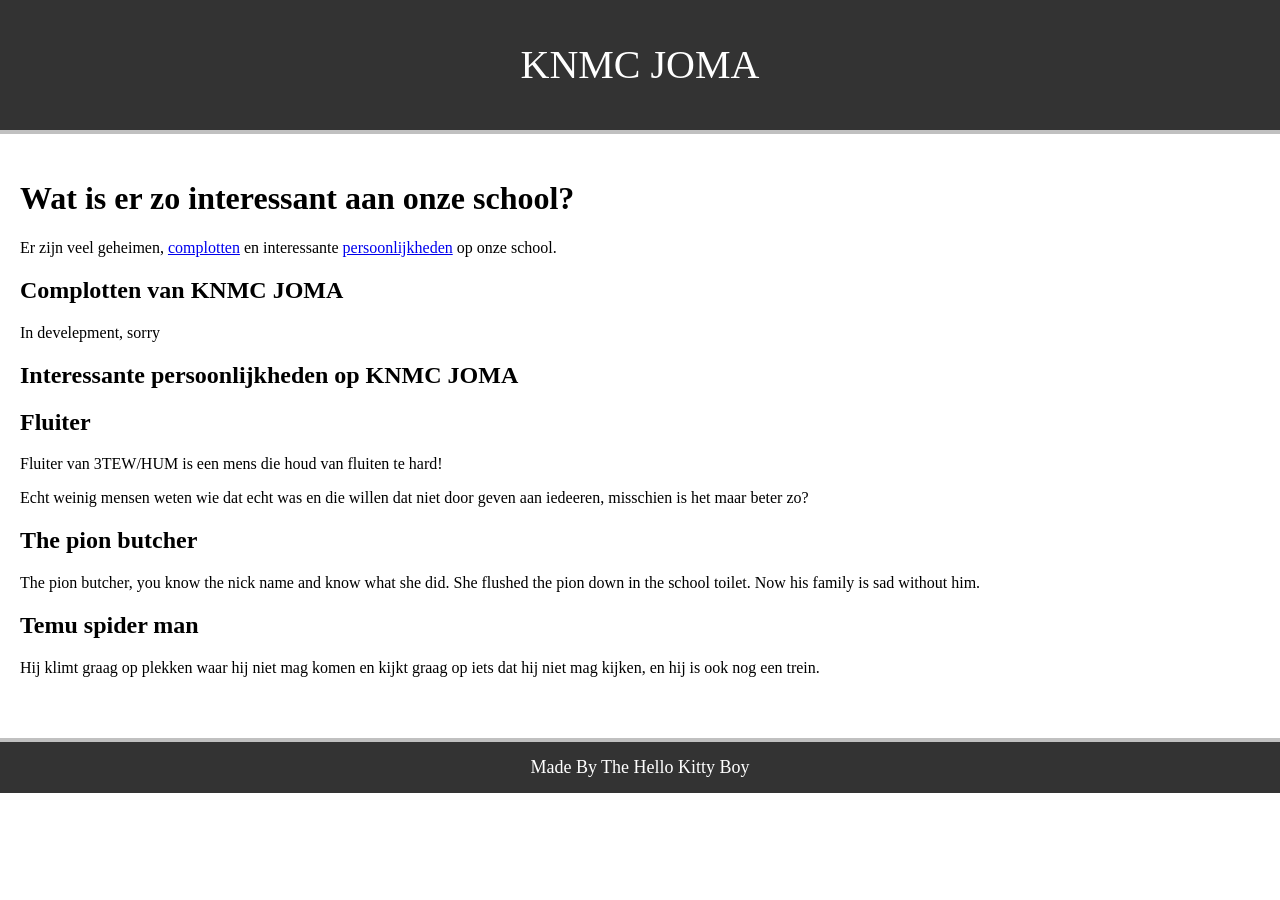
==== index.html @ 379feab9 "basis" ====
<!DOCTYPE html>
<html lang=nld>
    <head>
        <meta charset="utf-8">
        <meta name="viewport" content="width=device-width, initial-scale=1">
        <link rel="stylesheet" href="main.css">
        <noscript>JavaScript is off</noscript>
        <script src=""></script>
        <title>KNMC JOMA</title>
    </head>
    <body>
        <header>KNMC JOMA</header>
        <main>
            <h1>Wat is er zo interessant aan onze school?</h1>
            <p>Er zijn veel geheimen, <a href="#complotten">complotten</a> en interessante <a href="#persoonlijkheden">persoonlijkheden</a> op onze school.</p>

            <section id="complotten">
                <h1>Complotten van KNMC JOMA</h1>
                <p>In develepment, sorry</p>
            </section>
            <section id="persoonlijkheden" >
                <h1>Interessante persoonlijkheden op KNMC JOMA</h1>
                <div class="AboutP" id="Fluiter">
                    <h2>Fluiter</h2>
                    <p>Fluiter van 3TEW/HUM is een mens die houd van fluiten te hard!</p>
                    <p>Echt weinig mensen weten wie dat echt was en die willen dat niet door geven aan iedeeren, misschien is het maar beter zo?</p>
                </div>
                <div class="AboutP" id="PionButcher">
                    <h2>The pion butcher</h2>
                    <p>The pion butcher, you know the nick name and know what she did. She flushed the pion down in the school toilet. Now his family is sad without him.</p>
                </div>
                <div class="AboutP" id="WCSpiderMan">
                    <h2>Temu spider man</h2>
                    <p>Hij klimt graag op plekken waar hij niet mag komen en kijkt graag op iets dat hij niet mag kijken, en hij is ook nog een trein.</p>
                </div>
            </section>
        </main>
        <footer>Made By The Hello Kitty Boy</footer>
    </body>
</html>
---- main.css ----
body{
	margin: 0;
}
header {
    width: 100%;
    height: 90px;
    text-align: center;
    border-bottom: 4px solid silver;
    background: #333;
    color: #fff;
    line-height: 50px;
    margin-bottom: 5px;
    font-family: "UnifrakturMaguntia", cursive;
    font-size: 40px;
    padding-top: 40px;
}
footer {
    background: #333;
    color: #fff;
    text-align: center;
    padding: 15px 0;
    font-size: 18px;
    margin-top: 25px;
    border-top: 4px solid silver;
    width: 100%;
    clear: both;
} 

main {
	padding: 20px;
}
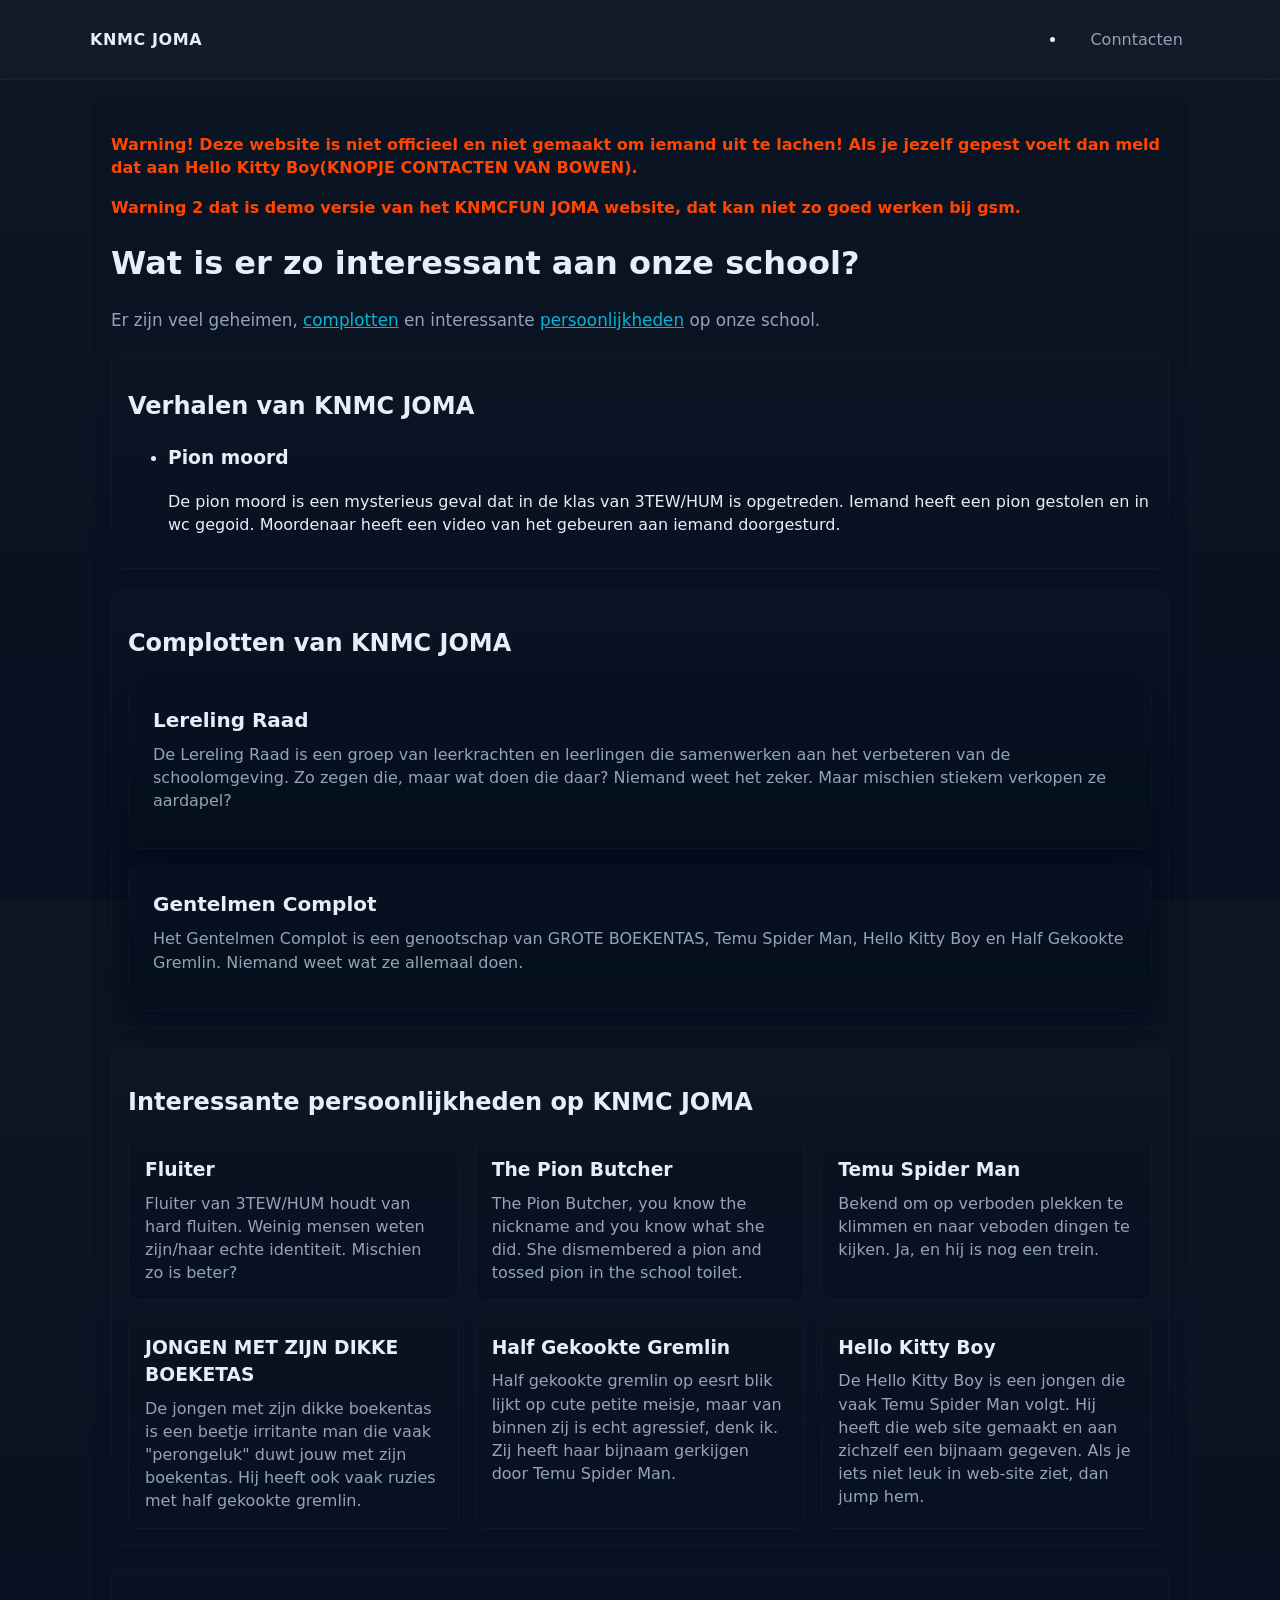
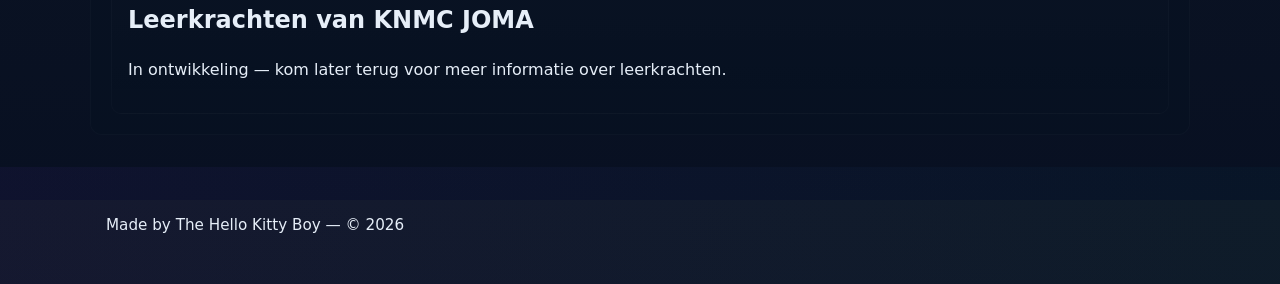
==== commit c55d2992: "verbeteren" ====
--- a/index.html
+++ b/index.html
@@ -1,40 +1,95 @@
 <!DOCTYPE html>
-<html lang=nld>
+<html lang="nl">
     <head>
         <meta charset="utf-8">
         <meta name="viewport" content="width=device-width, initial-scale=1">
-        <link rel="stylesheet" href="main.css">
-        <noscript>JavaScript is off</noscript>
-        <script src=""></script>
+        <link rel="stylesheet" href="styles.css">
+        <noscript>JavaScript is off — some enhancements are disabled.</noscript>
         <title>KNMC JOMA</title>
     </head>
     <body>
-        <header>KNMC JOMA</header>
-        <main>
+        <header class="site-header">
+            <div class="container header-inner">
+                <div class="brand">KNMC JOMA</div>
+                <nav class="main-nav" aria-label="Hoofd navigatie">
+                    <ul>
+                        <li><a href="mailto:yehor.rudun@gmail.com">Conntacten</a></li>
+                    </ul>
+                </nav>
+            </div>
+        </header>
+
+        <main class="container" id="content">
+            <p class="Warning">Warning! Deze website is niet officieel en niet gemaakt om iemand uit te lachen! Als je jezelf gepest voelt dan meld dat aan Hello Kitty Boy(KNOPJE CONTACTEN VAN BOWEN).</p>
+                <p class="Warning">Warning 2 dat is demo versie van het KNMCFUN JOMA website, dat kan niet zo goed werken bij gsm.</p>
             <h1>Wat is er zo interessant aan onze school?</h1>
-            <p>Er zijn veel geheimen, <a href="#complotten">complotten</a> en interessante <a href="#persoonlijkheden">persoonlijkheden</a> op onze school.</p>
+            <p class="lead">Er zijn veel geheimen, <a href="#complotten">complotten</a> en interessante <a href="#persoonlijkheden">persoonlijkheden</a> op onze school.</p>
+            <section id="verhalen" class="panel" aria-labelledby="verhalen-heading">
+                <h2 id="verhalen-heading">Verhalen van KNMC JOMA</h2>
+                <ul>
+                    <li>
+                        <h3>Pion moord</h3>
+                        <p>De pion moord is een mysterieus geval dat in de klas van 3TEW/HUM is opgetreden. Iemand heeft een pion gestolen en in wc gegoid. Moordenaar heeft een video van het gebeuren aan iemand doorgesturd.</p>
+                    </li>
+                </ul>
+            </section>
+            <section id="complotten" class="panel" aria-labelledby="complotten-heading">
+                <h2 id="complotten-heading">Complotten van KNMC JOMA</h2>
+                <article id="LerelingRaad" class="block">
+                    <h3>Lereling Raad</h3>
+                    <p>De Lereling Raad is een groep van leerkrachten en leerlingen die samenwerken aan het verbeteren van de schoolomgeving. Zo zegen die, maar wat doen die daar? Niemand weet het zeker. Maar mischien stiekem verkopen ze aardapel?</p>
+                </article>
+                <article id="GentelmenComplot" class="block">
+                    <h3>Gentelmen Complot</h3>
+                    <p>Het Gentelmen Complot is een genootschap van GROTE BOEKENTAS, Temu Spider Man, Hello Kitty Boy en Half Gekookte Gremlin. Niemand weet wat ze allemaal doen.</p>
+                </article>
+            </section>
 
-            <section id="complotten">
-                <h1>Complotten van KNMC JOMA</h1>
-                <p>In develepment, sorry</p>
-            </section>
-            <section id="persoonlijkheden" >
-                <h1>Interessante persoonlijkheden op KNMC JOMA</h1>
-                <div class="AboutP" id="Fluiter">
-                    <h2>Fluiter</h2>
-                    <p>Fluiter van 3TEW/HUM is een mens die houd van fluiten te hard!</p>
-                    <p>Echt weinig mensen weten wie dat echt was en die willen dat niet door geven aan iedeeren, misschien is het maar beter zo?</p>
-                </div>
-                <div class="AboutP" id="PionButcher">
-                    <h2>The pion butcher</h2>
-                    <p>The pion butcher, you know the nick name and know what she did. She flushed the pion down in the school toilet. Now his family is sad without him.</p>
-                </div>
-                <div class="AboutP" id="WCSpiderMan">
-                    <h2>Temu spider man</h2>
-                    <p>Hij klimt graag op plekken waar hij niet mag komen en kijkt graag op iets dat hij niet mag kijken, en hij is ook nog een trein.</p>
+            <section id="persoonlijkheden" class="panel" aria-labelledby="persoonlijkheden-heading">
+                <h2 id="persoonlijkheden-heading">Interessante persoonlijkheden op KNMC JOMA</h2>
+                <div class="cards">
+                    <article class="card" id="Fluiter">
+                        <h3>Fluiter</h3>
+                        <p>Fluiter van 3TEW/HUM houdt van hard fluiten. Weinig mensen weten zijn/haar echte identiteit. Mischien zo is beter?</p>
+                    </article>
+
+                    <article class="card" id="PionButcher">
+                        <h3>The Pion Butcher</h3>
+                        <p>The Pion Butcher, you know the nickname and you know what she did. She dismembered a pion and tossed pion in the school toilet.</p>
+                    </article>
+
+                    <article class="card" id="WCSpiderMan">
+                        <h3>Temu Spider Man</h3>
+                        <p>Bekend om op verboden plekken te klimmen en naar veboden dingen te kijken. Ja, en hij is nog een trein.</p>
+                    </article>
+                    <article class="card" id="DikkeBoeketas">
+                        <h3>JONGEN MET ZIJN DIKKE BOEKETAS</h3>
+                        <p>De jongen met zijn dikke boekentas is een beetje irritante man die vaak "perongeluk" duwt jouw met zijn boekentas. Hij heeft ook vaak ruzies met half gekookte gremlin.</p>
+                    </article>
+                    <article class="card" id="HalfGekookteGremlin">
+                        <h3>Half Gekookte Gremlin</h3>
+                        <p>Half gekookte gremlin op eesrt blik lijkt op cute petite meisje, maar van binnen zij is echt agressief, denk ik. Zij heeft haar bijnaam gerkijgen door Temu Spider Man.</p>
+                    </article>
+                    <article class="card" id="HelloKittyBoy">
+                        <h3>Hello Kitty Boy</h3>
+                        <p>De Hello Kitty Boy is een jongen die vaak Temu Spider Man volgt. Hij heeft die web site gemaakt en aan zichzelf een bijnaam gegeven. Als je iets niet leuk in web-site ziet, dan jump hem.</p>
+                    </article>
                 </div>
             </section>
+            <section id="leerkrachten" class="panel" aria-labelledby="leerkrachten-heading">
+                <h2 id="leerkrachten-heading">Leerkrachten van KNMC JOMA</h2>
+                <p>In ontwikkeling — kom later terug voor meer informatie over leerkrachten.</p>
+            </section>
         </main>
-        <footer>Made By The Hello Kitty Boy</footer>
+
+        <footer class="site-footer">
+            <div class="container">
+                <p>Made by The Hello Kitty Boy — &copy; <span id="year"></span></p>
+            </div>
+        </footer>
+
+        <script>
+            document.getElementById('year').textContent = new Date().getFullYear();
+        </script>
     </body>
 </html>
--- a/styles.css
+++ b/styles.css
@@ -0,0 +1,81 @@
+:root{
+  --bg:#0f1724;
+  --card:#0b1220;
+  --muted:#94a3b8;
+  --accent:#7c3aed;
+  --accent-2:#06b6d4;
+  --surface:#0b1220;
+  --text:#e6eef8;
+  --max-width:1100px;
+  --main-bg: rgba(8,18,34,0.45);
+  --footer-bg: linear-gradient(90deg, rgba(124,58,237,0.06), rgba(6,182,212,0.03));
+}
+
+*{box-sizing:border-box}
+html,body{height:100%}
+body{
+  margin:0;
+  font-family:Inter, system-ui, -apple-system, "Segoe UI", Roboto, "Helvetica Neue", Arial;
+  background:linear-gradient(180deg,var(--bg),#081022);
+  color:var(--text);
+  -webkit-font-smoothing:antialiased;
+  -moz-osx-font-smoothing:grayscale;
+  line-height:1.45;
+}
+
+.container{max-width:var(--max-width);margin:0 auto;padding:1rem}
+
+/* Main content background separate from panels */
+#content{
+  background: var(--main-bg);
+  padding:1.25rem;
+  border-radius:12px;
+  margin-top:1rem;
+  border:1px solid rgba(255,255,255,0.02);
+}
+
+.site-header{background:rgba(255,255,255,0.02);backdrop-filter:blur(6px);border-bottom:1px solid rgba(255,255,255,0.03)}
+.header-inner{display:flex;align-items:center;justify-content:space-between;padding:0.75rem 0}
+.brand{font-weight:900;letter-spacing:0.6px}
+.main-nav a{color:var(--muted);text-decoration:none;margin-left:1rem;padding:0.3rem 0.45rem;border-radius:6px}
+.main-nav a:hover{color:var(--text);background:linear-gradient(90deg,rgba(124,58,237,0.12),rgba(6,182,212,0.06))}
+
+.lead{color:var(--muted);font-size:1.05rem}
+
+.panel{background:linear-gradient(180deg,rgba(255,255,255,0.01),transparent);padding:1rem;margin-top:1.25rem;border-radius:10px;border:1px solid rgba(255,255,255,0.02)}
+
+.cards{display:grid;grid-template-columns:repeat(3,1fr);gap:1rem;margin-top:1rem}
+.card{background:linear-gradient(180deg,var(--card),#071024);padding:1rem;border-radius:10px;border:1px solid rgba(255,255,255,0.03)}
+.card h3{margin:0 0 0.5rem 0}
+.card p{margin:0;color:var(--muted)}
+
+/* Full-article block (spans content, for longer posts) */
+.block{
+  background:linear-gradient(180deg,#071022,#04101a);
+  padding:1.5rem;
+  border-radius:12px;
+  margin-top:1rem;
+  border:1px solid rgba(124,58,237,0.06);
+  box-shadow:0 8px 30px rgba(2,6,23,0.6);
+}
+.block h3{margin:0 0 0.5rem 0;font-size:1.25rem}
+.block p{margin:0 0 0.75rem 0;color:var(--muted)}
+.block .meta{font-size:0.9rem;color:rgba(230,238,248,0.6);margin-bottom:0.6rem}
+
+.site-footer{margin-top:2rem;padding:1rem 0;color:var(--text);font-size:0.95rem;border-top:none;background:var(--footer-bg)}
+
+/* Responsive */
+@media (max-width:900px){
+  .cards{grid-template-columns:repeat(2,1fr)}
+}
+@media (max-width:600px){
+  .header-inner{flex-direction:column;align-items:flex-start}
+  .main-nav{margin-top:0.5rem}
+  .cards{grid-template-columns:1fr}
+  .container{padding:0.75rem}
+}
+
+/* Utility */
+a{color:var(--accent-2)}
+a:focus{outline:2px solid rgba(124,58,237,0.22);outline-offset:3px}
+.Warning{color:orangered;font-weight:bold;}
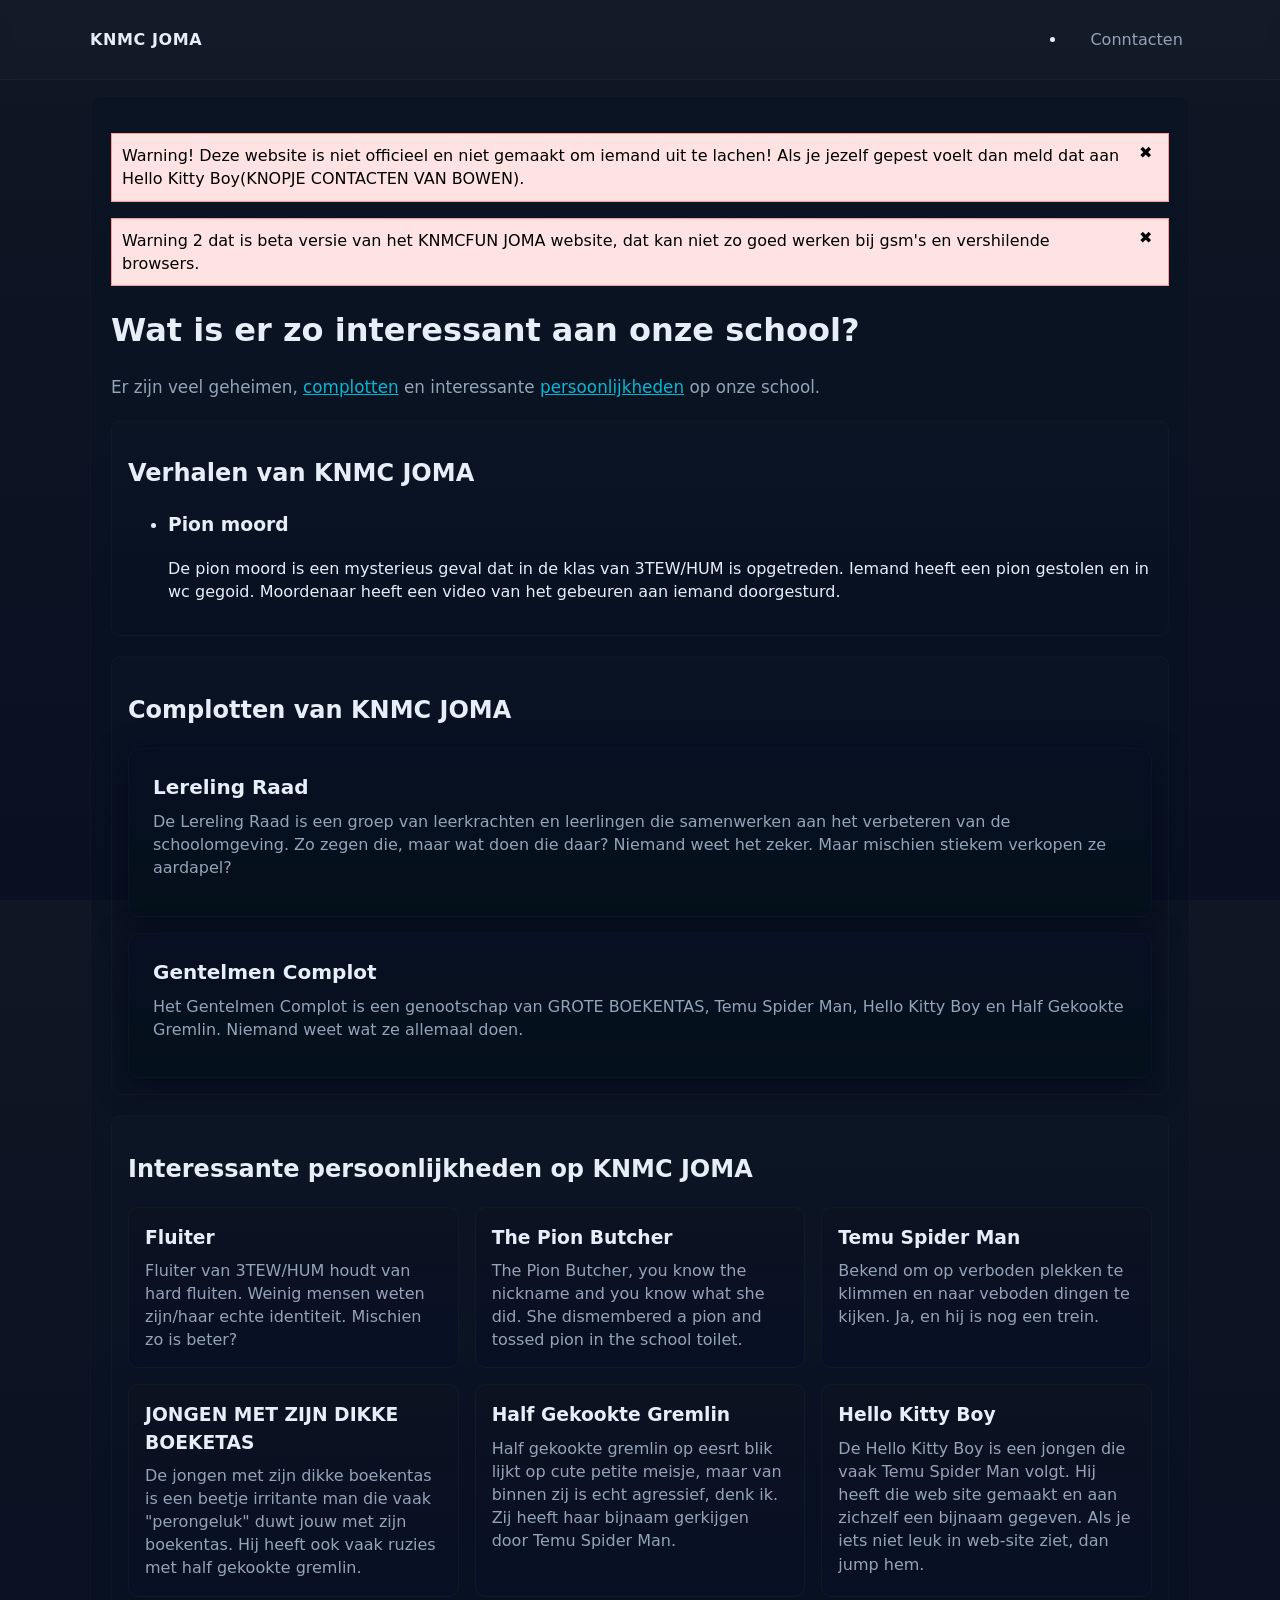
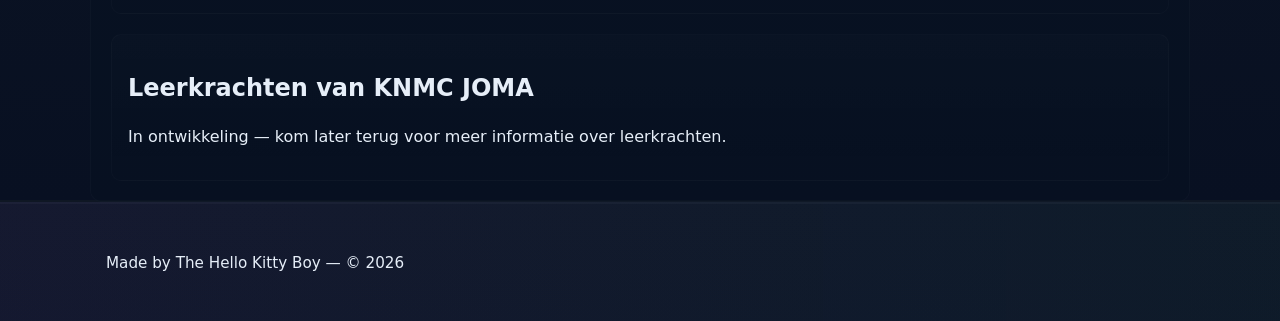
==== commit ae46ee02: "addin js and warnning" ====
--- a/index.html
+++ b/index.html
@@ -6,6 +6,7 @@
         <link rel="stylesheet" href="styles.css">
         <noscript>JavaScript is off — some enhancements are disabled.</noscript>
         <title>KNMC JOMA</title>
+        <script src="js/main.js" defer></script>
     </head>
     <body>
         <header class="site-header">
@@ -20,8 +21,14 @@
         </header>
 
         <main class="container" id="content">
-            <p class="Warning">Warning! Deze website is niet officieel en niet gemaakt om iemand uit te lachen! Als je jezelf gepest voelt dan meld dat aan Hello Kitty Boy(KNOPJE CONTACTEN VAN BOWEN).</p>
-                <p class="Warning">Warning 2 dat is demo versie van het KNMCFUN JOMA website, dat kan niet zo goed werken bij gsm.</p>
+            <p class="Warning">
+                Warning! Deze website is niet officieel en niet gemaakt om iemand uit te lachen! Als je jezelf gepest voelt dan meld dat aan Hello Kitty Boy(KNOPJE CONTACTEN VAN BOWEN).
+                <button class="close-warning" aria-label="Sluit waarschuwing">✖</button>
+            </p>
+                <p class="Warning">
+                    Warning 2 dat is beta versie van het KNMCFUN JOMA website, dat kan niet zo goed werken bij gsm's en vershilende browsers.
+                    <button class="close-warning" aria-label="Sluit waarschuwing">✖</button>
+                </p>
             <h1>Wat is er zo interessant aan onze school?</h1>
             <p class="lead">Er zijn veel geheimen, <a href="#complotten">complotten</a> en interessante <a href="#persoonlijkheden">persoonlijkheden</a> op onze school.</p>
             <section id="verhalen" class="panel" aria-labelledby="verhalen-heading">
--- a/styles.css
+++ b/styles.css
@@ -62,7 +62,14 @@
 .block p{margin:0 0 0.75rem 0;color:var(--muted)}
 .block .meta{font-size:0.9rem;color:rgba(230,238,248,0.6);margin-bottom:0.6rem}
 
-.site-footer{margin-top:2rem;padding:1rem 0;color:var(--text);font-size:0.95rem;border-top:none;background:var(--footer-bg)}
+.site-footer{
+  /*margin-top:2rem;*/
+  padding:1rem 0;
+  color:var(--text);
+  font-size:0.95rem;
+  border-top:2px solid rgba(255,255,255,0.03);
+  background: var(--footer-bg);
+}
 
 /* Responsive */
 @media (max-width:900px){
@@ -78,4 +85,20 @@
 /* Utility */
 a{color:var(--accent-2)}
 a:focus{outline:2px solid rgba(124,58,237,0.22);outline-offset:3px}
-.Warning{color:orangered;font-weight:bold;}
+.Warning {
+  background: #ffe3e3;
+  border: 1px solid #ff9a9a;
+  padding: 10px 40px 10px 10px;
+  margin-bottom: 10px;
+  position: relative;
+  color: black;
+}
+.close-warning {
+  position: absolute;
+  right: 10px;
+  top: 8px;
+  background: none;
+  border: none;
+  font-size: 16px;
+  cursor: pointer;
+}
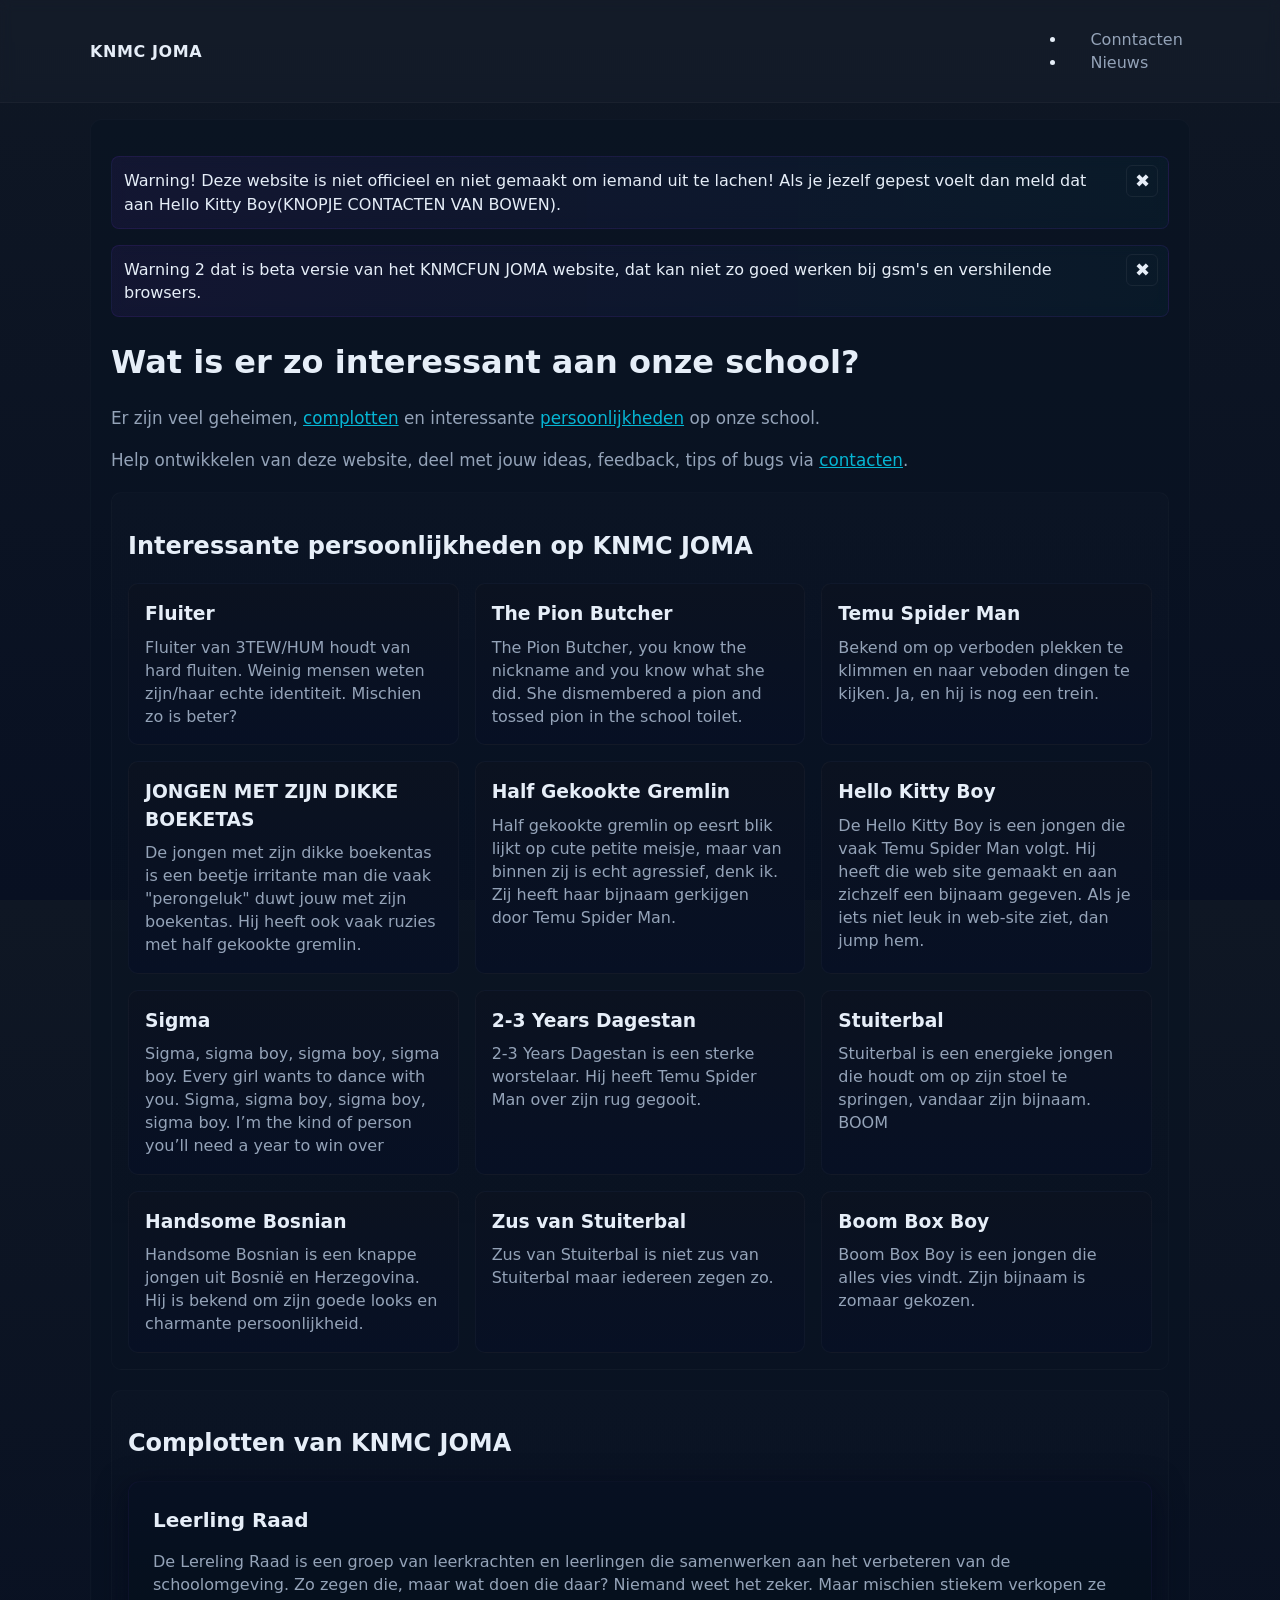
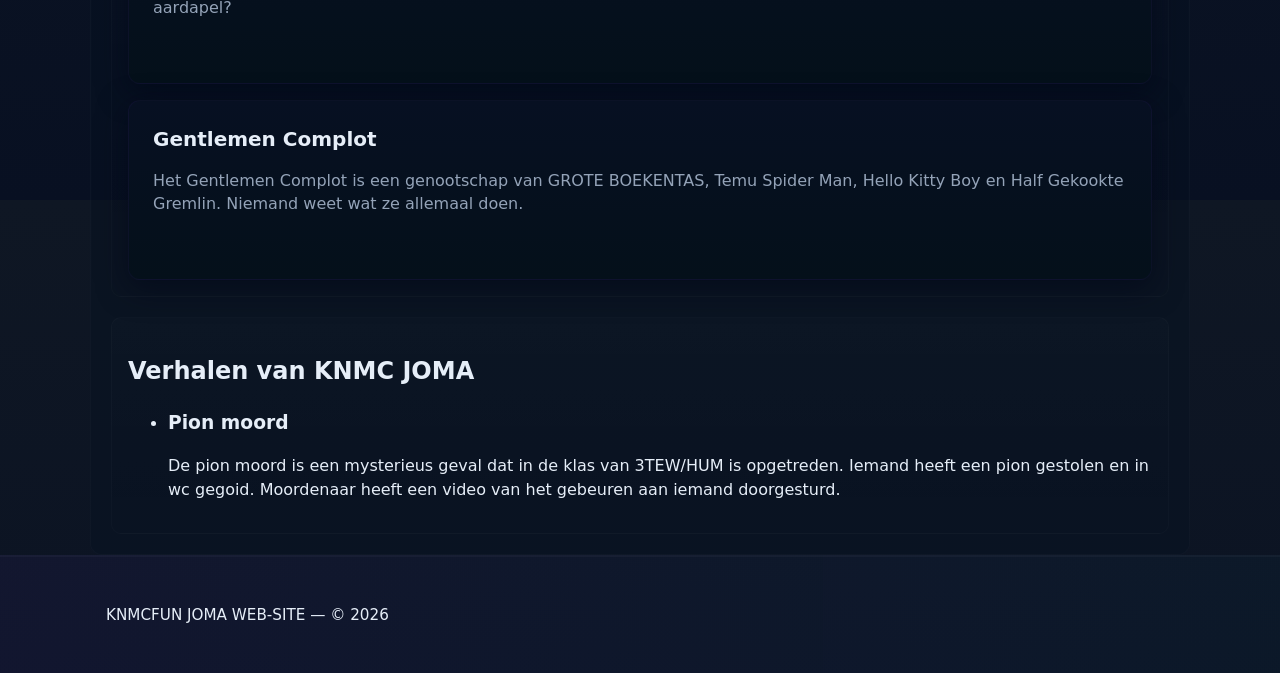
==== commit 1b9c4ef2: "Tipfouten, news, structur" ====
--- a/index.html
+++ b/index.html
@@ -14,12 +14,12 @@
                 <div class="brand">KNMC JOMA</div>
                 <nav class="main-nav" aria-label="Hoofd navigatie">
                     <ul>
-                        <li><a href="mailto:yehor.rudun@gmail.com">Conntacten</a></li>
+                        <li><a href="mailto:knmcfun.joma@gmail.com">Conntacten</a></li>
+                        <li><a href="news.html">Nieuws</a></li>
                     </ul>
                 </nav>
             </div>
         </header>
-
         <main class="container" id="content">
             <p class="Warning">
                 Warning! Deze website is niet officieel en niet gemaakt om iemand uit te lachen! Als je jezelf gepest voelt dan meld dat aan Hello Kitty Boy(KNOPJE CONTACTEN VAN BOWEN).
@@ -31,27 +31,7 @@
                 </p>
             <h1>Wat is er zo interessant aan onze school?</h1>
             <p class="lead">Er zijn veel geheimen, <a href="#complotten">complotten</a> en interessante <a href="#persoonlijkheden">persoonlijkheden</a> op onze school.</p>
-            <section id="verhalen" class="panel" aria-labelledby="verhalen-heading">
-                <h2 id="verhalen-heading">Verhalen van KNMC JOMA</h2>
-                <ul>
-                    <li>
-                        <h3>Pion moord</h3>
-                        <p>De pion moord is een mysterieus geval dat in de klas van 3TEW/HUM is opgetreden. Iemand heeft een pion gestolen en in wc gegoid. Moordenaar heeft een video van het gebeuren aan iemand doorgesturd.</p>
-                    </li>
-                </ul>
-            </section>
-            <section id="complotten" class="panel" aria-labelledby="complotten-heading">
-                <h2 id="complotten-heading">Complotten van KNMC JOMA</h2>
-                <article id="LerelingRaad" class="block">
-                    <h3>Lereling Raad</h3>
-                    <p>De Lereling Raad is een groep van leerkrachten en leerlingen die samenwerken aan het verbeteren van de schoolomgeving. Zo zegen die, maar wat doen die daar? Niemand weet het zeker. Maar mischien stiekem verkopen ze aardapel?</p>
-                </article>
-                <article id="GentelmenComplot" class="block">
-                    <h3>Gentelmen Complot</h3>
-                    <p>Het Gentelmen Complot is een genootschap van GROTE BOEKENTAS, Temu Spider Man, Hello Kitty Boy en Half Gekookte Gremlin. Niemand weet wat ze allemaal doen.</p>
-                </article>
-            </section>
-
+            <p class="lead">Help ontwikkelen van deze website, deel met jouw ideas, feedback, tips of bugs via <a href="mailto:knmcfun.joma@gmail.com">contacten</a>.</p>
             <section id="persoonlijkheden" class="panel" aria-labelledby="persoonlijkheden-heading">
                 <h2 id="persoonlijkheden-heading">Interessante persoonlijkheden op KNMC JOMA</h2>
                 <div class="cards">
@@ -81,17 +61,58 @@
                         <h3>Hello Kitty Boy</h3>
                         <p>De Hello Kitty Boy is een jongen die vaak Temu Spider Man volgt. Hij heeft die web site gemaakt en aan zichzelf een bijnaam gegeven. Als je iets niet leuk in web-site ziet, dan jump hem.</p>
                     </article>
+                    <article class="card" id="Sigma">
+                        <h3>Sigma</h3>
+                        <p>Sigma, sigma boy, sigma boy, sigma boy. Every girl wants to dance with you. Sigma, sigma boy, sigma boy, sigma boy. I’m the kind of person you’ll need a year to win over</p>
+                    </article>
+                    <article class="card" id="Dagestan">
+                        <h3>2-3 Years Dagestan</h3>
+                        <p>2-3 Years Dagestan is een sterke worstelaar. Hij heeft Temu Spider Man over zijn rug gegooit.</p>
+                    </article>
+                    <article class="card" id="stuiterbal">
+                        <h3>Stuiterbal</h3>
+                        <p>Stuiterbal is een energieke jongen die houdt om op zijn stoel te springen, vandaar zijn bijnaam.</p>
+                        <p>BOOM</p>
+                    </article>
+                    <article class="card" id="handsomeBosnian">
+                        <h3>Handsome Bosnian</h3>
+                        <p>Handsome Bosnian is een knappe jongen uit Bosnië en Herzegovina. Hij is bekend om zijn goede looks en charmante persoonlijkheid.</p>
+                    </article>
+                    <article class="card" id="zusVanStruiterbal">
+                        <h3>Zus van Stuiterbal</h3>
+                        <p>Zus van Stuiterbal is niet zus van Stuiterbal maar iedereen zegen zo.</p>
+                    </article>
+                    <article class="card" id="boomBoxBoy">
+                        <h3>Boom Box Boy</h3>
+                        <p>Boom Box Boy is een jongen die alles vies vindt. Zijn bijnaam is zomaar gekozen.</p>
+                    </article>
                 </div>
             </section>
-            <section id="leerkrachten" class="panel" aria-labelledby="leerkrachten-heading">
-                <h2 id="leerkrachten-heading">Leerkrachten van KNMC JOMA</h2>
-                <p>In ontwikkeling — kom later terug voor meer informatie over leerkrachten.</p>
+            <section id="complotten" class="panel" aria-labelledby="complotten-heading">
+                <h2 id="complotten-heading">Complotten van KNMC JOMA</h2>
+                <article id="LerelingRaad" class="block">
+                    <h3>Leerling Raad</h3>
+                    <p>De Lereling Raad is een groep van leerkrachten en leerlingen die samenwerken aan het verbeteren van de schoolomgeving. Zo zegen die, maar wat doen die daar? Niemand weet het zeker. Maar mischien stiekem verkopen ze aardapel?</p>
+                </article>
+                <article id="GentelmenComplot" class="block">
+                    <h3>Gentlemen Complot</h3>
+                    <p>Het Gentlemen Complot is een genootschap van GROTE BOEKENTAS, Temu Spider Man, Hello Kitty Boy en Half Gekookte Gremlin. Niemand weet wat ze allemaal doen.</p>
+                </article>
+            </section>
+            <section id="verhalen" class="panel" aria-labelledby="verhalen-heading">
+                <h2 id="verhalen-heading">Verhalen van KNMC JOMA</h2>
+                <ul>
+                    <li>
+                        <h3>Pion moord</h3>
+                        <p>De pion moord is een mysterieus geval dat in de klas van 3TEW/HUM is opgetreden. Iemand heeft een pion gestolen en in wc gegoid. Moordenaar heeft een video van het gebeuren aan iemand doorgesturd.</p>
+                    </li>
+                </ul>
             </section>
         </main>
 
         <footer class="site-footer">
             <div class="container">
-                <p>Made by The Hello Kitty Boy — &copy; <span id="year"></span></p>
+                <p>KNMCFUN JOMA WEB-SITE — &copy; <span id="year"></span></p>
             </div>
         </footer>
 
--- a/styles.css
+++ b/styles.css
@@ -57,10 +57,24 @@
   margin-top:1rem;
   border:1px solid rgba(124,58,237,0.06);
   box-shadow:0 8px 30px rgba(2,6,23,0.6);
+  transition: transform 220ms ease, box-shadow 220ms ease;
 }
-.block h3{margin:0 0 0.5rem 0;font-size:1.25rem}
-.block p{margin:0 0 0.75rem 0;color:var(--muted)}
-.block .meta{font-size:0.9rem;color:rgba(230,238,248,0.6);margin-bottom:0.6rem}
+.block:hover{transform:translateY(-6px);box-shadow:0 20px 50px rgba(2,6,23,0.7)}
+.block h3{margin:0 0 0.9rem 0;font-size:1.25rem} /* increased gap between title and body */
+.block p{margin:0 0 1rem 0;color:var(--muted)} /* slightly larger bottom gap for readability */
+.block .meta{font-size:0.9rem;color:rgba(230,238,248,0.6);position:absolute;left:12px;bottom:12px;margin:0} /* align meta to bottom-left */
+
+/* Grid for blocks (used on front page and news listing) */
+.blocks-grid{display:grid;grid-template-columns:repeat(2,1fr);gap:1rem;margin-top:1rem}
+@media (max-width:900px){ .blocks-grid{grid-template-columns:1fr} }
+.block.featured{grid-column:span 2;padding:1.75rem;font-size:1.05rem}
+
+/* Author badge inside blocks (bottom-right) */
+.block{position:relative;padding-bottom:3rem} /* more room for meta/author badges */
+.block .author{position:absolute;right:12px;bottom:12px;font-size:0.85rem;color:rgba(230,238,248,0.8);background:rgba(255,255,255,0.02);padding:0.25rem 0.6rem;border-radius:8px;border:1px solid rgba(255,255,255,0.03);}
+.block .author .author-name{font-weight:600;color:var(--accent-2)}
+@media (max-width:600px){ .block .author{right:8px;bottom:8px;font-size:0.82rem;padding:0.2rem 0.5rem} .block .meta{left:8px;bottom:8px;font-size:0.82rem} }
+@media (max-width:420px){ .block .meta{max-width:60%} .block .author{max-width:35%;overflow:hidden;text-overflow:ellipsis;white-space:nowrap} }
 
 .site-footer{
   /*margin-top:2rem;*/
@@ -86,19 +100,43 @@
 a{color:var(--accent-2)}
 a:focus{outline:2px solid rgba(124,58,237,0.22);outline-offset:3px}
 .Warning {
-  background: #ffe3e3;
-  border: 1px solid #ff9a9a;
-  padding: 10px 40px 10px 10px;
+  background: linear-gradient(90deg, rgba(124,58,237,0.08), rgba(6,182,212,0.04));
+  border: 1px solid rgba(124,58,237,0.12);
+  color: var(--text);
+  padding: 12px 48px 12px 12px;
   margin-bottom: 10px;
   position: relative;
-  color: black;
+  border-radius: 8px;
+  backdrop-filter: blur(6px);
+  transition: opacity 260ms ease, transform 260ms ease, max-height 300ms ease;
+  overflow: hidden;
+  max-height: 200px;
+  opacity: 1;
+}
+.Warning.fade-out {
+  opacity: 0;
+  transform: translateY(-6px);
+  max-height: 0;
 }
 .close-warning {
   position: absolute;
   right: 10px;
   top: 8px;
-  background: none;
-  border: none;
-  font-size: 16px;
+  background: transparent;
+  border: 1px solid rgba(255,255,255,0.06);
+  color: var(--text);
+  width: 32px;
+  height: 32px;
+  border-radius: 6px;
+  font-size: 18px;
   cursor: pointer;
+  display: flex;
+  align-items: center;
+  justify-content: center;
+  padding: 0;
 }
+.close-warning:hover, .close-warning:focus {
+  outline: none;
+  box-shadow: 0 0 0 4px rgba(124,58,237,0.12);
+  border-color: rgba(124,58,237,0.3);
+}
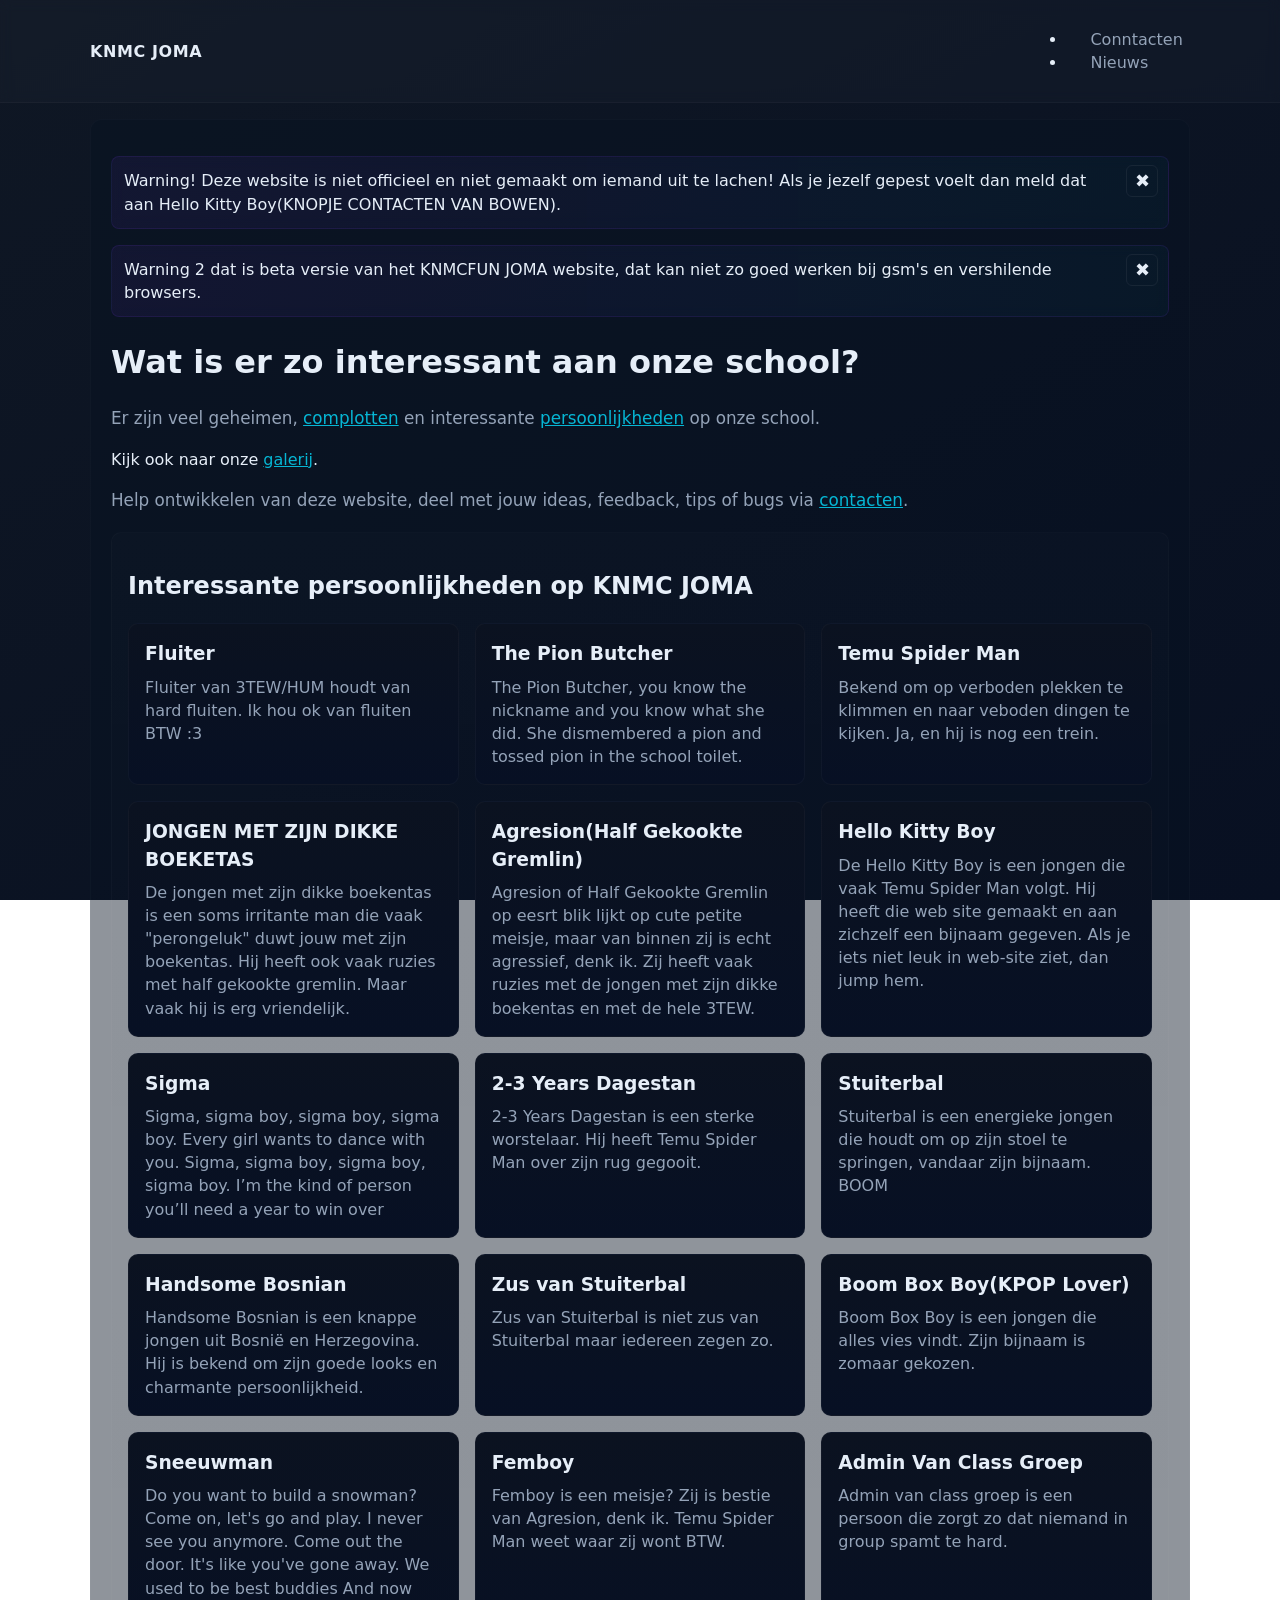
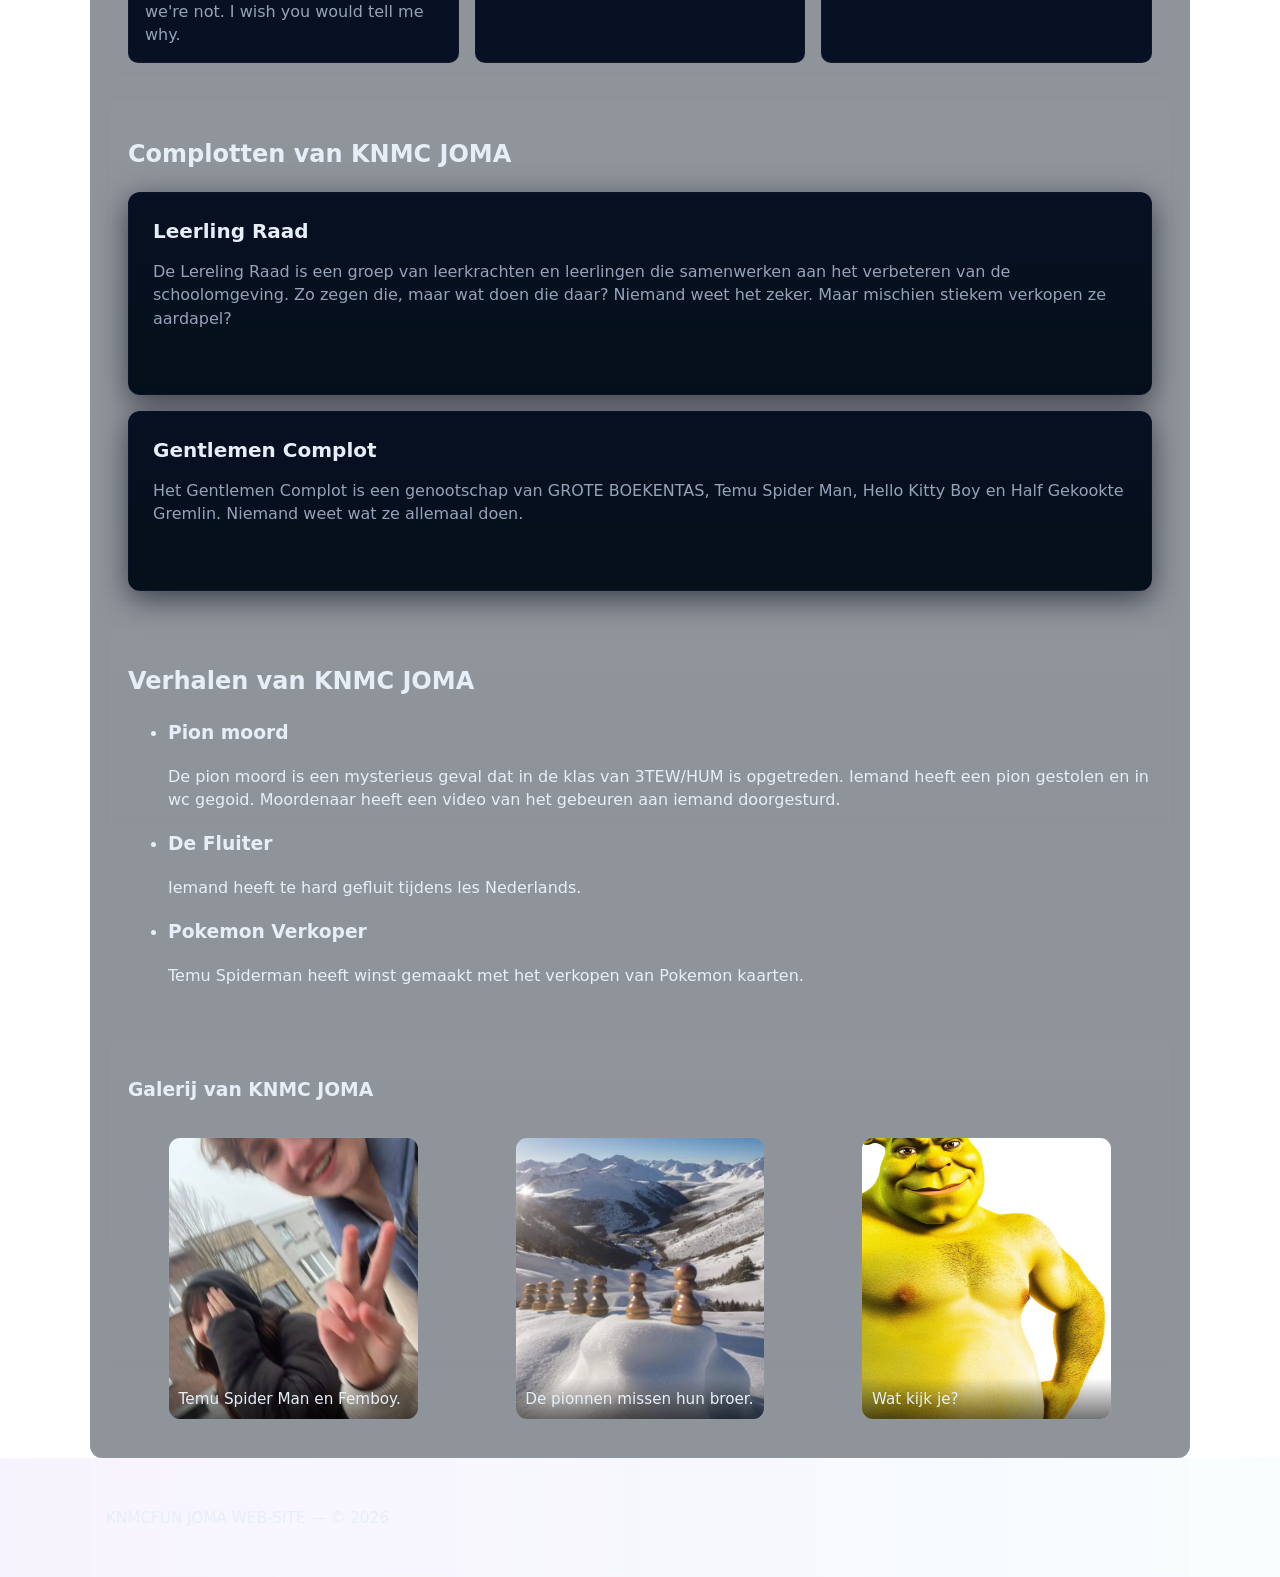
==== commit 3748225e: "Galerij" ====
--- a/index.html
+++ b/index.html
@@ -31,13 +31,14 @@
                 </p>
             <h1>Wat is er zo interessant aan onze school?</h1>
             <p class="lead">Er zijn veel geheimen, <a href="#complotten">complotten</a> en interessante <a href="#persoonlijkheden">persoonlijkheden</a> op onze school.</p>
+            <p>Kijk ook naar onze <a href="#Fotos">galerij</a>.</p>
             <p class="lead">Help ontwikkelen van deze website, deel met jouw ideas, feedback, tips of bugs via <a href="mailto:knmcfun.joma@gmail.com">contacten</a>.</p>
             <section id="persoonlijkheden" class="panel" aria-labelledby="persoonlijkheden-heading">
                 <h2 id="persoonlijkheden-heading">Interessante persoonlijkheden op KNMC JOMA</h2>
                 <div class="cards">
                     <article class="card" id="Fluiter">
                         <h3>Fluiter</h3>
-                        <p>Fluiter van 3TEW/HUM houdt van hard fluiten. Weinig mensen weten zijn/haar echte identiteit. Mischien zo is beter?</p>
+                        <p>Fluiter van 3TEW/HUM houdt van hard fluiten. Ik hou ok van fluiten BTW :3</p>
                     </article>
 
                     <article class="card" id="PionButcher">
@@ -51,11 +52,11 @@
                     </article>
                     <article class="card" id="DikkeBoeketas">
                         <h3>JONGEN MET ZIJN DIKKE BOEKETAS</h3>
-                        <p>De jongen met zijn dikke boekentas is een beetje irritante man die vaak "perongeluk" duwt jouw met zijn boekentas. Hij heeft ook vaak ruzies met half gekookte gremlin.</p>
+                        <p>De jongen met zijn dikke boekentas is een soms irritante man die vaak "perongeluk" duwt jouw met zijn boekentas. Hij heeft ook vaak ruzies met half gekookte gremlin. Maar vaak hij is erg vriendelijk.</p>
                     </article>
                     <article class="card" id="HalfGekookteGremlin">
-                        <h3>Half Gekookte Gremlin</h3>
-                        <p>Half gekookte gremlin op eesrt blik lijkt op cute petite meisje, maar van binnen zij is echt agressief, denk ik. Zij heeft haar bijnaam gerkijgen door Temu Spider Man.</p>
+                        <h3>Agresion(Half Gekookte Gremlin)</h3>
+                        <p>Agresion of Half Gekookte Gremlin op eesrt blik lijkt op cute petite meisje, maar van binnen zij is echt agressief, denk ik. Zij heeft vaak ruzies met de jongen met zijn dikke boekentas en met de hele 3TEW.</p>
                     </article>
                     <article class="card" id="HelloKittyBoy">
                         <h3>Hello Kitty Boy</h3>
@@ -83,8 +84,20 @@
                         <p>Zus van Stuiterbal is niet zus van Stuiterbal maar iedereen zegen zo.</p>
                     </article>
                     <article class="card" id="boomBoxBoy">
-                        <h3>Boom Box Boy</h3>
+                        <h3>Boom Box Boy(KPOP Lover)</h3>
                         <p>Boom Box Boy is een jongen die alles vies vindt. Zijn bijnaam is zomaar gekozen.</p>
+                    </article>
+                    <article class="card" id="Sneeuwman">
+                        <h3>Sneeuwman</h3>
+                        <p>Do you want to build a snowman? Come on, let's go and play. I never see you anymore. Come out the door. It's like you've gone away. We used to be best buddies And now we're not. I wish you would tell me why.</p>
+                    </article>
+                    <article class="card" id="Femboy">
+                        <h3>Femboy</h3>
+                        <p>Femboy is een meisje? Zij is bestie van Agresion, denk ik. Temu Spider Man weet waar zij wont BTW.</p>
+                    </article>
+                    <article class="card" id="Groep admin">
+                        <h3>Admin Van Class Groep</h3>
+                        <p>Admin van class groep is een persoon die zorgt zo dat niemand in group spamt te hard.</p>
                     </article>
                 </div>
             </section>
@@ -93,7 +106,7 @@
                 <article id="LerelingRaad" class="block">
                     <h3>Leerling Raad</h3>
                     <p>De Lereling Raad is een groep van leerkrachten en leerlingen die samenwerken aan het verbeteren van de schoolomgeving. Zo zegen die, maar wat doen die daar? Niemand weet het zeker. Maar mischien stiekem verkopen ze aardapel?</p>
-                </article>
+                    </article>
                 <article id="GentelmenComplot" class="block">
                     <h3>Gentlemen Complot</h3>
                     <p>Het Gentlemen Complot is een genootschap van GROTE BOEKENTAS, Temu Spider Man, Hello Kitty Boy en Half Gekookte Gremlin. Niemand weet wat ze allemaal doen.</p>
@@ -106,7 +119,32 @@
                         <h3>Pion moord</h3>
                         <p>De pion moord is een mysterieus geval dat in de klas van 3TEW/HUM is opgetreden. Iemand heeft een pion gestolen en in wc gegoid. Moordenaar heeft een video van het gebeuren aan iemand doorgesturd.</p>
                     </li>
+                    <li>
+                        <h3>De Fluiter</h3>
+                        <p>Iemand heeft te hard gefluit tijdens les Nederlands.</p>
+                    </li>
+                    <li>
+                        <h3>Pokemon Verkoper</h3>
+                        <p>Temu Spiderman heeft winst gemaakt met het verkopen van Pokemon kaarten.</p>
+                    </li>
                 </ul>
+            </section>
+            <section id="Fotos" class="panel">
+                <h3>Galerij van KNMC JOMA</h3>
+                <div class="photo-row">
+                    <figure class="photo-block small">
+                        <img src="img/Th&Fem.png" alt="Th&Fem" class="photo">
+                        <figcaption class="caption">Temu Spider Man en Femboy.</figcaption>
+                    </figure>
+                    <figure class="photo-block small">
+                        <img src="img/Pion.png" alt="Pion" class="photo">
+                        <figcaption class="caption">De pionnen missen hun broer.</figcaption>
+                    </figure>
+                    <figure class="photo-block small">
+                        <img src="img/Shrek.png" alt="Shrek" class="photo">
+                        <figcaption class="caption">Wat kijk je?</figcaption>
+                    </figure>
+                </div>
             </section>
         </main>
 
--- a/styles.css
+++ b/styles.css
@@ -16,7 +16,10 @@
 body{
   margin:0;
   font-family:Inter, system-ui, -apple-system, "Segoe UI", Roboto, "Helvetica Neue", Arial;
-  background:linear-gradient(180deg,var(--bg),#081022);
+  background: linear-gradient(150deg,var(--bg),#081022);
+  background-attachment:fixed;
+  background-size:cover;
+  min-height:100vh;
   color:var(--text);
   -webkit-font-smoothing:antialiased;
   -moz-osx-font-smoothing:grayscale;
@@ -140,3 +143,31 @@
   box-shadow: 0 0 0 4px rgba(124,58,237,0.12);
   border-color: rgba(124,58,237,0.3);
 }
+
+/* Photo grid and Instagram-like photo blocks */
+.photo-grid{display:grid;gap:0.6rem;grid-template-columns:repeat(3,1fr);margin:1rem 0}
+@media (max-width:900px){.photo-grid{grid-template-columns:repeat(2,1fr)}}
+@media (max-width:480px){.photo-grid{grid-template-columns:1fr}}
+
+.photo-block{position:relative;display:block;border-radius:12px;overflow:hidden;background:transparent;border:1px solid rgba(255,255,255,0.02)}
+.photo-block img{display:block;width:100%;height:100%;aspect-ratio:1/1;object-fit:cover;transition:transform .35s cubic-bezier(.2,.8,.2,1)}
+.photo-block:hover img{transform:scale(1.06)}
+
+.photo-block .caption{position:absolute;left:0;right:0;bottom:0;padding:0.6rem;background:linear-gradient(180deg, rgba(0,0,0,0), rgba(0,0,0,0.55));color:var(--text);font-size:0.95rem}
+
+/* small modifier for more compact squares (like Instagram thumbnails) */
+.photo-block.small{max-width:320px}
+.photo-block.small img{aspect-ratio:1/1}
+
+/* Optional framed / story style */
+.photo-block.story{border-radius:16px;border:3px solid transparent;padding:3px;background:linear-gradient(180deg,#071022,#04101a)}
+
+@media (max-width:600px){.photo-block.small{max-width:100%}}
+
+/* Photo-row: exactly 3 photos per row (like blocks), responsive */
+.photo-row{display:grid;grid-template-columns:repeat(3,1fr);gap:1rem;margin:1rem 0;align-items:stretch}
+@media (max-width:900px){.photo-row{grid-template-columns:repeat(2,1fr)}}
+@media (max-width:560px){.photo-row{grid-template-columns:1fr}}
+.photo-row .photo-block{height:100%}
+.photo-row .photo-block img{width:100%;height:100%;aspect-ratio:1/1;object-fit:cover}
+
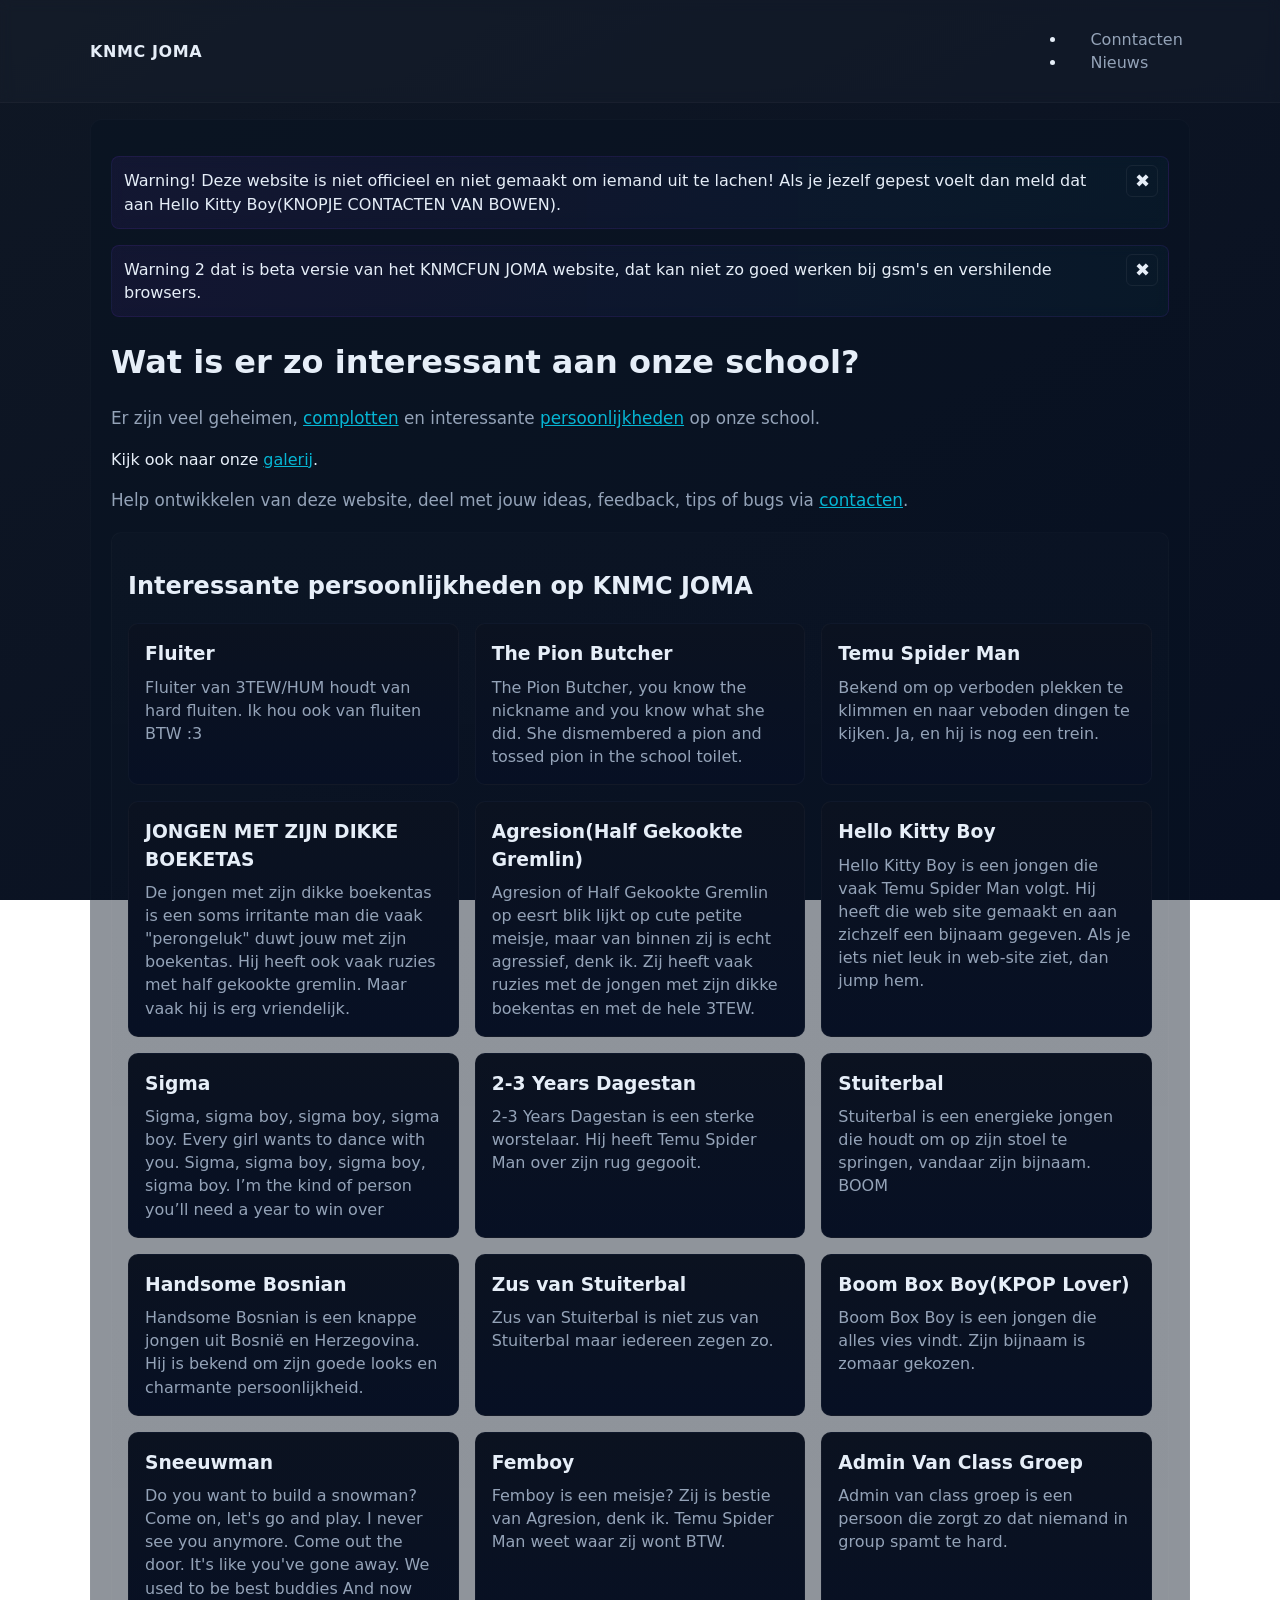
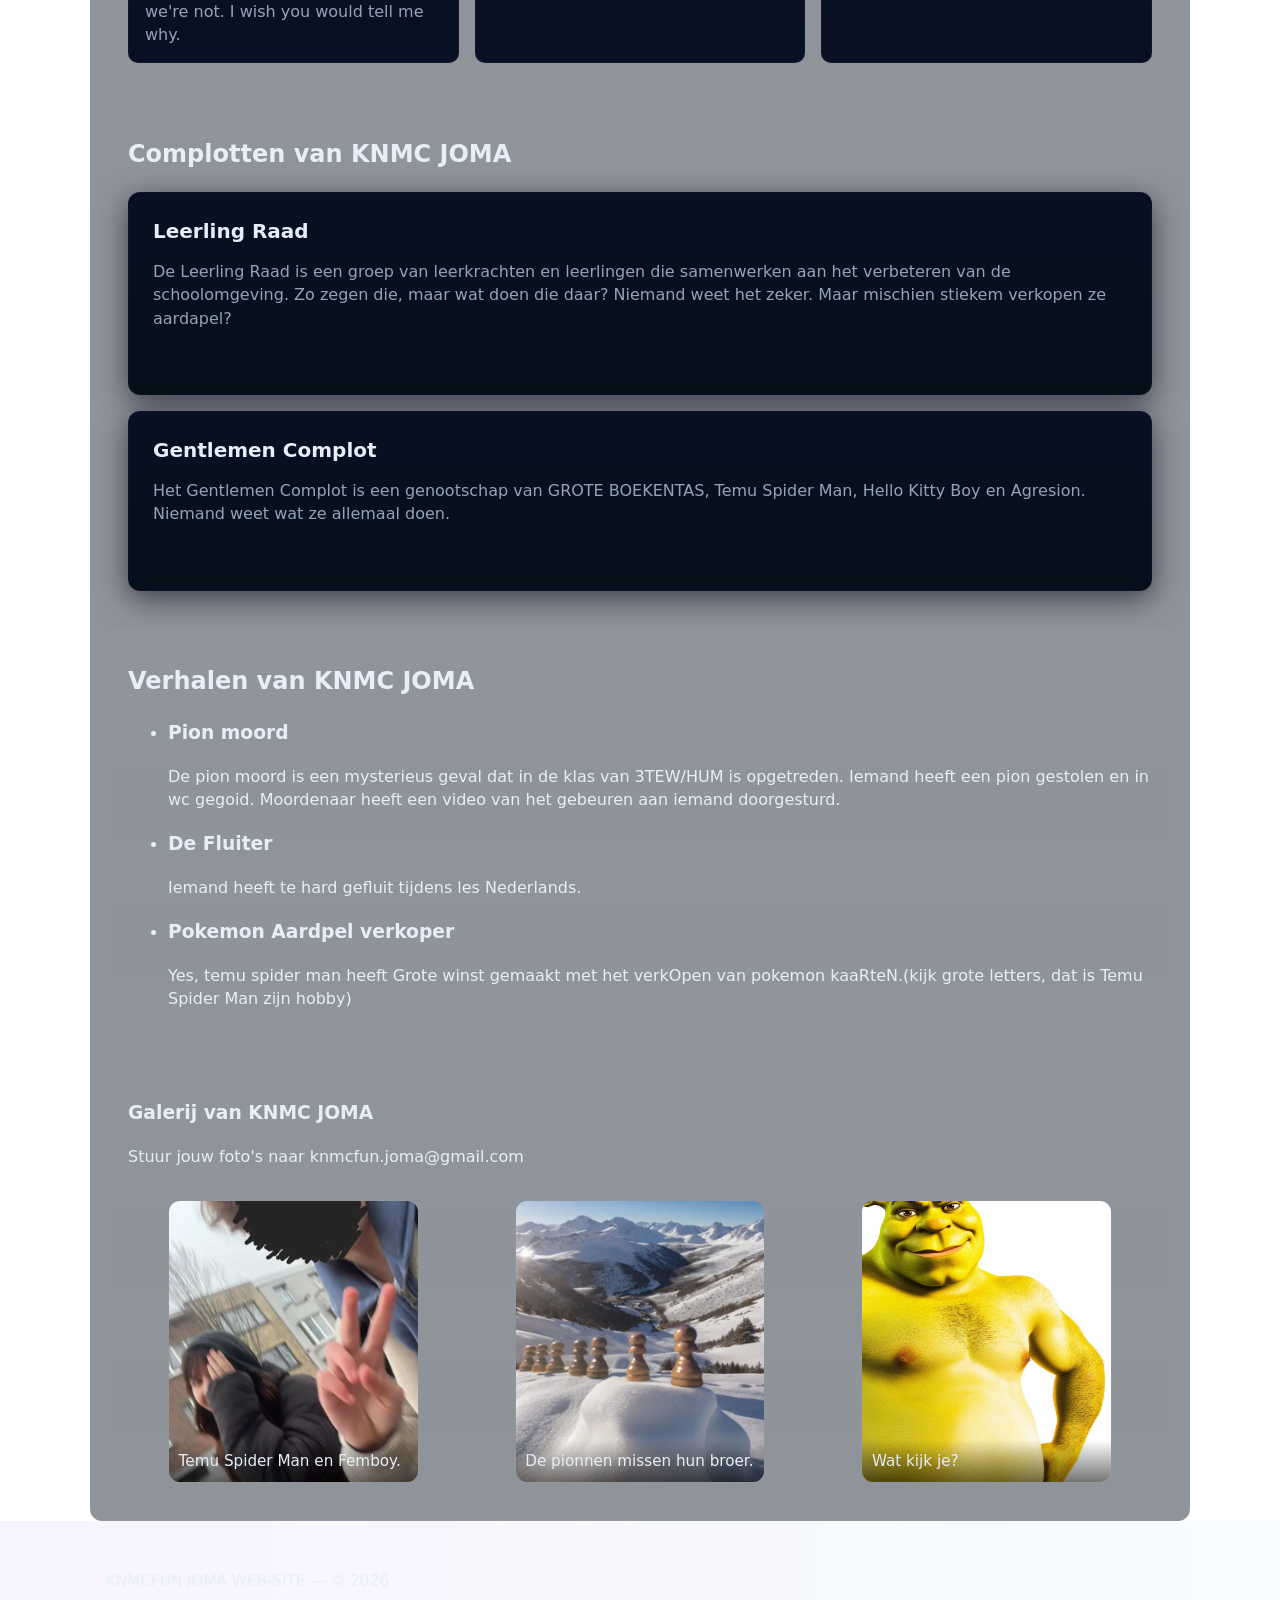
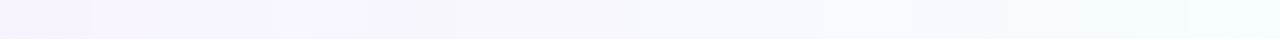
==== commit 41da02e2: "text fix" ====
--- a/index.html
+++ b/index.html
@@ -38,7 +38,7 @@
                 <div class="cards">
                     <article class="card" id="Fluiter">
                         <h3>Fluiter</h3>
-                        <p>Fluiter van 3TEW/HUM houdt van hard fluiten. Ik hou ok van fluiten BTW :3</p>
+                        <p>Fluiter van 3TEW/HUM houdt van hard fluiten. Ik hou ook van fluiten BTW :3</p>
                     </article>
 
                     <article class="card" id="PionButcher">
@@ -60,7 +60,7 @@
                     </article>
                     <article class="card" id="HelloKittyBoy">
                         <h3>Hello Kitty Boy</h3>
-                        <p>De Hello Kitty Boy is een jongen die vaak Temu Spider Man volgt. Hij heeft die web site gemaakt en aan zichzelf een bijnaam gegeven. Als je iets niet leuk in web-site ziet, dan jump hem.</p>
+                        <p>Hello Kitty Boy is een jongen die vaak Temu Spider Man volgt. Hij heeft die web site gemaakt en aan zichzelf een bijnaam gegeven. Als je iets niet leuk in web-site ziet, dan jump hem.</p>
                     </article>
                     <article class="card" id="Sigma">
                         <h3>Sigma</h3>
@@ -105,11 +105,11 @@
                 <h2 id="complotten-heading">Complotten van KNMC JOMA</h2>
                 <article id="LerelingRaad" class="block">
                     <h3>Leerling Raad</h3>
-                    <p>De Lereling Raad is een groep van leerkrachten en leerlingen die samenwerken aan het verbeteren van de schoolomgeving. Zo zegen die, maar wat doen die daar? Niemand weet het zeker. Maar mischien stiekem verkopen ze aardapel?</p>
+                    <p>De Leerling Raad is een groep van leerkrachten en leerlingen die samenwerken aan het verbeteren van de schoolomgeving. Zo zegen die, maar wat doen die daar? Niemand weet het zeker. Maar mischien stiekem verkopen ze aardapel?</p>
                     </article>
                 <article id="GentelmenComplot" class="block">
                     <h3>Gentlemen Complot</h3>
-                    <p>Het Gentlemen Complot is een genootschap van GROTE BOEKENTAS, Temu Spider Man, Hello Kitty Boy en Half Gekookte Gremlin. Niemand weet wat ze allemaal doen.</p>
+                    <p>Het Gentlemen Complot is een genootschap van GROTE BOEKENTAS, Temu Spider Man, Hello Kitty Boy en Agresion. Niemand weet wat ze allemaal doen.</p>
                 </article>
             </section>
             <section id="verhalen" class="panel" aria-labelledby="verhalen-heading">
@@ -124,13 +124,14 @@
                         <p>Iemand heeft te hard gefluit tijdens les Nederlands.</p>
                     </li>
                     <li>
-                        <h3>Pokemon Verkoper</h3>
-                        <p>Temu Spiderman heeft winst gemaakt met het verkopen van Pokemon kaarten.</p>
+                        <h3>Pokemon Aardpel verkoper</h3>
+                        <p>Yes, temu spider man heeft Grote winst gemaakt met het verkOpen van pokemon kaaRteN.(kijk grote letters, dat is Temu Spider Man zijn hobby)</p>
                     </li>
                 </ul>
             </section>
             <section id="Fotos" class="panel">
                 <h3>Galerij van KNMC JOMA</h3>
+                <p>Stuur jouw foto's naar knmcfun.joma@gmail.com</p>
                 <div class="photo-row">
                     <figure class="photo-block small">
                         <img src="img/Th&Fem.png" alt="Th&Fem" class="photo">
